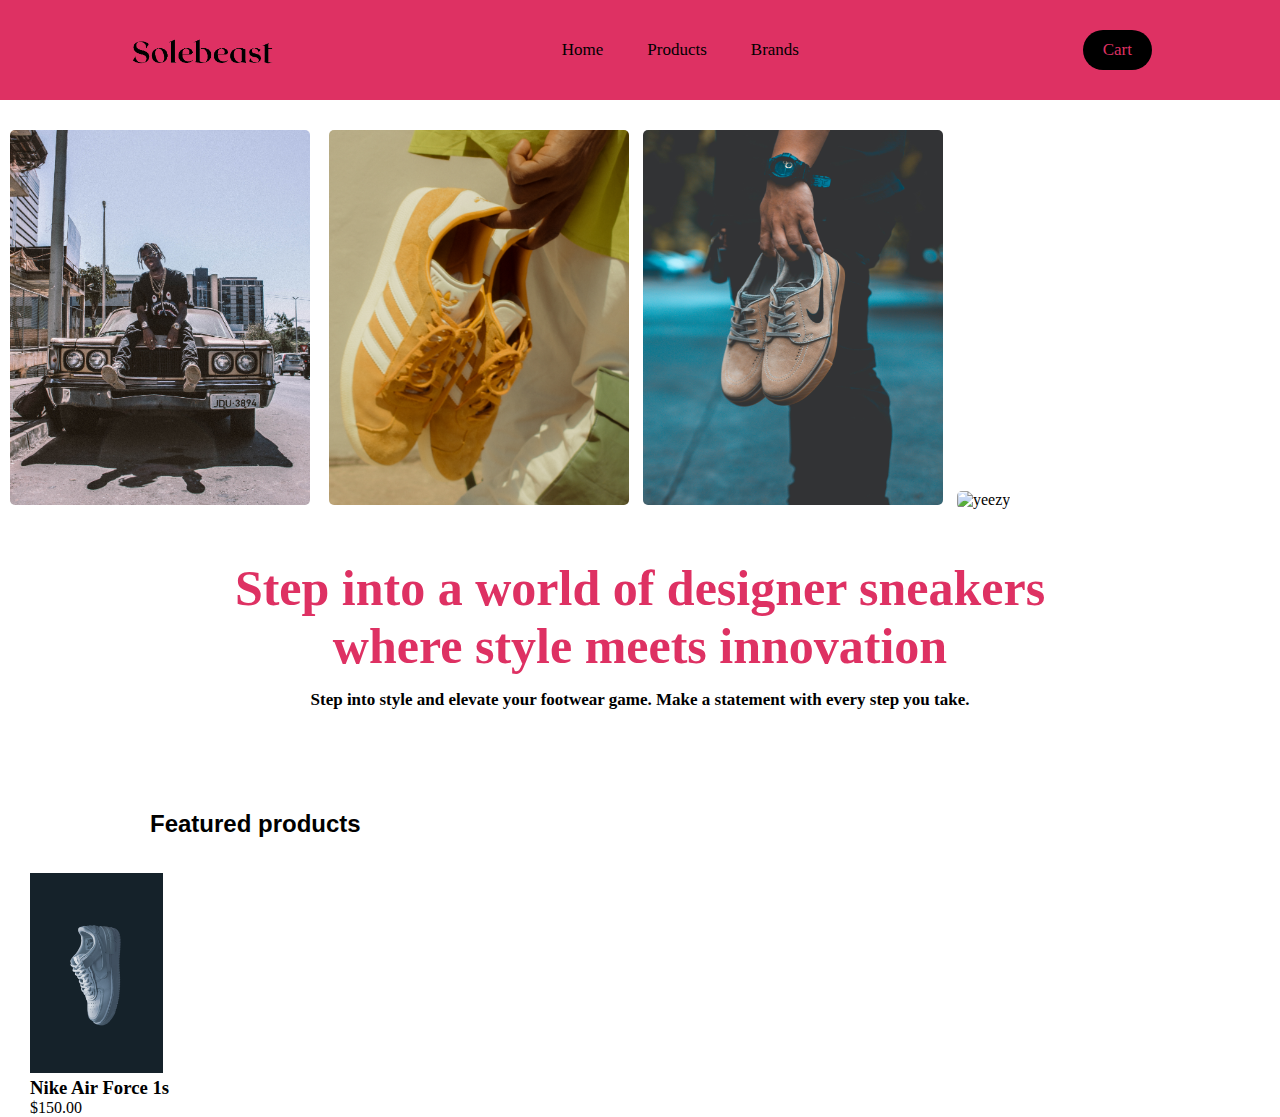
==== index.html @ a7ee5224 "index change" ====
<!DOCTYPE html>
<html lang="en">
<link rel="Stylesheet" href="style/landing-page.css">
<head>

</head>
<body>

<!--header for the page-->

<header >
    <img class="logo" src="pictures/Screenshot_2023-08-01_073633-removebg-preview.png">
<nav>
    <ul class="nav-links">
        <li><a href="">Home </a></li>
        <li><a href="">Products</a></li>
        <li><a href="">Brands</a></li>
    </ul>
</nav>
<a class="cta" href="#"><button class="cart-button">Cart</button></a>
</header>


<!-- intro page-->

<main>
    <div class="pictures">
    <img  class="bape-image" src="pictures/pexels-lucas-monteiro-1868475.jpg" alt="bape">
    <img  class="gucci-shoes" src="pictures/pexels-spikfit-aigle-&-ratel-16209130.jpg" alt="gucci">
    <img  class="nike-shoes" src="pictures/pexels-ray-piedra-1476209.jpg" alt="nike">
    <img class="yeezy-shoes" src="pictures/pexels-ankur-bagai-1280064.jpg" alt="yeezy">
    </div>
    <div class="main-page">
        <h1>Step into a world of designer sneakers <br> where style meets innovation </br> </h1>
        <p class="header1-paragraph">  Step into style and elevate your footwear game. Make a statement with every step you take.</p>
    </div>
</main>

<section>
<div class=" fetured-categories">
    <div class="small-con">
        <h2>Featured products</h2> 
        <div class="featured-products1">
            <img  class="featured-photo1" src="pictures/pexels-hamza-nouasria-12611630.jpg">
            <h3>
                Nike Air Force 1s
            </h3>
            <p>
                $150.00
            </p>
        </div>
    </div>
    
</div>

</section>








</body>
</html>
---- style/landing-page.css ----
@import url('https://fonts.googleapis.com/css2?family=Montserrat:wght@500&family=Open+Sans:ital@1&family=Roboto&display=swap');

*{
    box-sizing: border-box;
    margin: 0px;
    padding: 0px;
    
}

.logo{
    width: 150px;
    cursor: pointer;
}



li, a, button{
    font-family: Monstserrat;
    font-weight: 500px;
    font-size: 17px;
    color: black;
    text-decoration: none;
}

header {
    display: flex;
    justify-content:space-between ;
    align-items: center;
    padding: 30px 10%;
    background-color:#DE3163;
}

.nav-links{
    list-style: none;
}

.nav-links ,li{
display: inline-block;
padding: 0px 20px;
}

.nav-links li a{
  transition: all 0.3s ease 0s;
    }

.nav-links li a:hover{
    color: white;
          }

.cart-button{
    padding-left: 20px;
    padding-top: 10px;
    padding-right: 20px;
    padding-bottom: 10px;
    background-color: black;
    color: #DE3163;
    border-radius: 200px;
    border: none;
}

.cart-button:hover{
    cursor: pointer;
    color: white;
    transition: all 0.3s ease 0s;
    border: none;
}

.bape-image{
    width: 300px;
    border-radius: 5px;
    margin-left: 10px;
    margin-right: 15px;
}


.gucci-shoes{
    width: 300px;
    height: 374.97px;
    border-radius: 5px;
}
.nike-shoes{
    width: 300px;
    height: 374.97px;
    border-radius: 5px;
    margin-left: 10px;
    }

.yeezy-shoes{
    width: 306px;
    height: 374.97px;
    border-radius: 5px;
    margin-left: 10px;
}

.pictures{
    display:inline-block;
    margin-top: 30px;
}





h1{
    text-align: center;
    font-size: 50px;
    font-family:serif;
    font-weight: 400px;
    margin-top: 50px;
    color: #DE3163;
}


.header1-paragraph{
    text-align: center;
    margin-top: 15px;
    font-weight: bold;
    font-size: 17px;

}


h2{
    margin-top: 100px;
    margin-left: 120px;
    font-style: bold;
    font-family: sans-serif;
}



.featured-photo1{
    height: 200px;
    max-width: auto;
    margin-top:35px;
}

.small-con{
    margin-inline: 30px;
    margin-top: 30px;
    
    
}
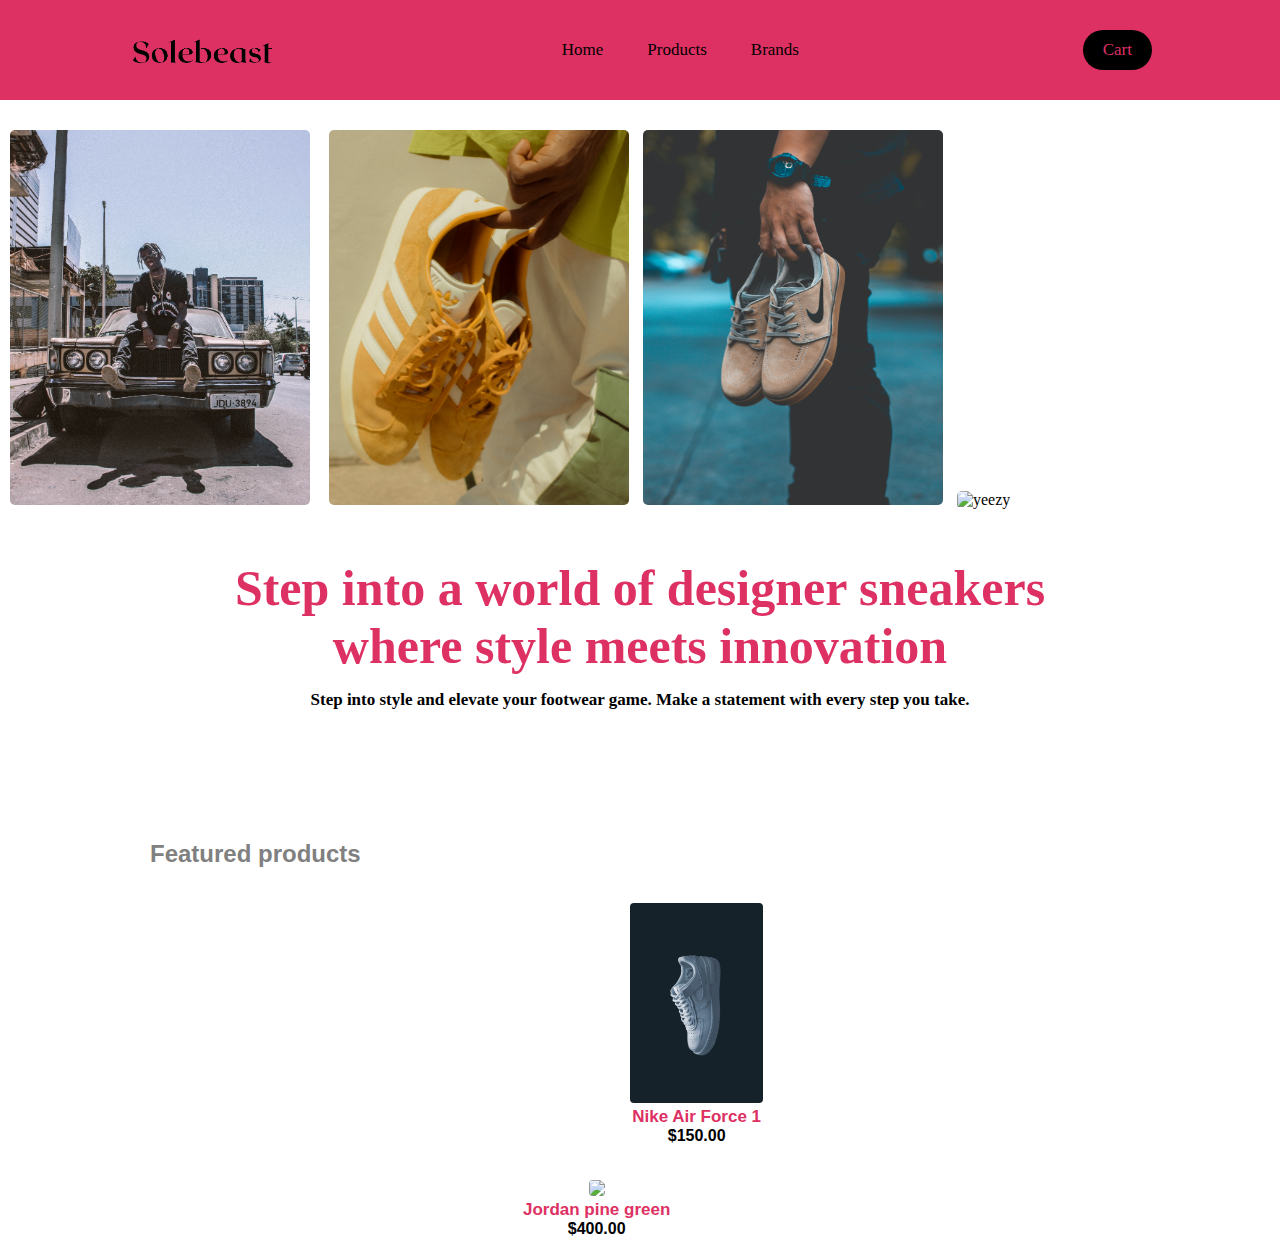
==== commit 3439e09b: "featured products" ====
--- a/index.html
+++ b/index.html
@@ -43,10 +43,19 @@
         <div class="featured-products1">
             <img  class="featured-photo1" src="pictures/pexels-hamza-nouasria-12611630.jpg">
             <h3>
-                Nike Air Force 1s
+                Nike Air Force 1
             </h3>
-            <p>
+            <p class="air-price">
                 $150.00
+            </p>
+        </div>
+        <div class="featured-products2">
+            <img  class="featured-photo2" src="pictures/pexels-deybson-mallony-5413301.jpg">
+            <h4>
+                Jordan pine green
+            </h4>
+            <p class="pine-price">
+                $400.00
             </p>
         </div>
     </div>
--- a/style/landing-page.css
+++ b/style/landing-page.css
@@ -120,24 +120,68 @@
 }
 
 
+
 h2{
     margin-top: 100px;
     margin-left: 120px;
     font-style: bold;
     font-family: sans-serif;
+    color: grey;
 }
 
-
+h3{
+    font-size: 17px;
+    color: #DE3163;
+}
 
 .featured-photo1{
     height: 200px;
-    max-width: auto;
     margin-top:35px;
+    border-radius: 4px;
 }
+
+.featured-products1{
+    margin-left: 600px;
+    font-family: sans-serif;
+    text-align: center;
+
+}
+
+h4{
+    font-size: 17px;
+    color: #DE3163;
+}
+.air-price{
+    font-size: 16px;
+    font-weight: bold;
+}
+.featured-photo2{
+    height: 200px;
+    margin-top:35px;
+    border-radius: 4px;
+}
+
+.featured-products2{
+    margin-left: 400px;
+    font-family: sans-serif;
+    text-align: center;
+
+}
+
 
 .small-con{
     margin-inline: 30px;
     margin-top: 30px;
+    display: inline-block;
     
-    
-}+}
+
+h4{
+    font-size: 17px;
+    color: #DE3163;
+}
+.pine-price{
+    font-size: 16px;
+    font-weight: bold;
+}
+
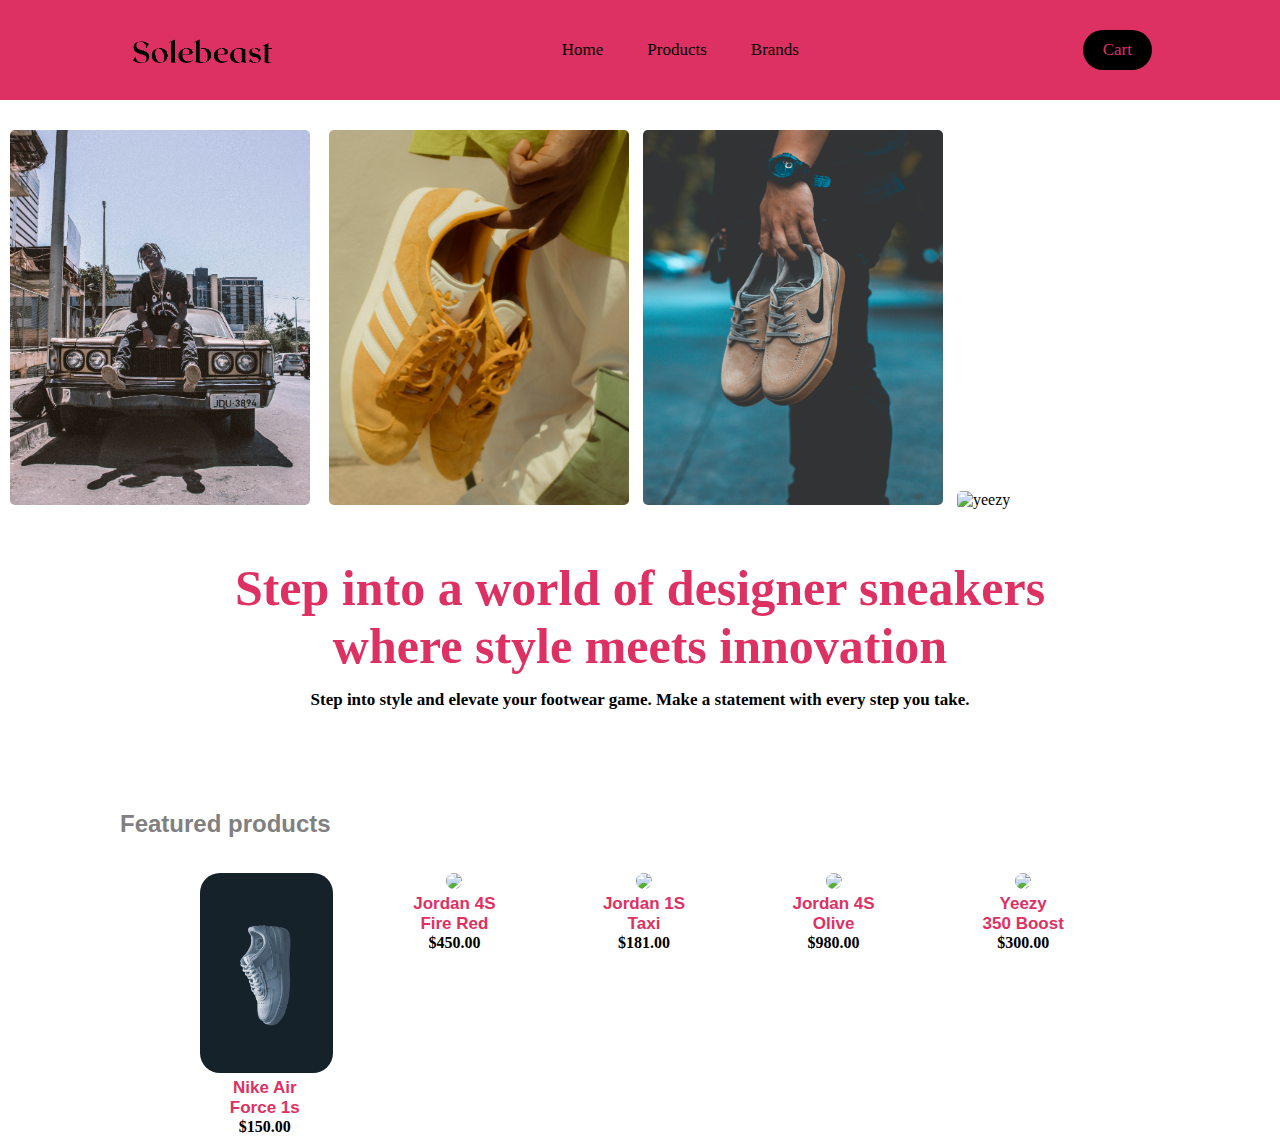
==== commit 92649ba3: "new featured section" ====
--- a/index.html
+++ b/index.html
@@ -1,69 +1,71 @@
 <!DOCTYPE html>
 <html lang="en">
-<link rel="Stylesheet" href="style/landing-page.css">
+<link rel="stylesheet" href="style/landing-page.css">
 <head>
 
 </head>
 <body>
 
-<!--header for the page-->
-
-<header >
+<header>
     <img class="logo" src="pictures/Screenshot_2023-08-01_073633-removebg-preview.png">
-<nav>
-    <ul class="nav-links">
-        <li><a href="">Home </a></li>
-        <li><a href="">Products</a></li>
-        <li><a href="">Brands</a></li>
-    </ul>
-</nav>
-<a class="cta" href="#"><button class="cart-button">Cart</button></a>
+    <nav>
+        <ul class="nav-links">
+            <li><a href="">Home</a></li>
+            <li><a href="">Products</a></li>
+            <li><a href="">Brands</a></li>
+        </ul>
+    </nav>
+    <a class="cta" href="#"><button class="cart-button">Cart</button></a>
 </header>
-
-
-<!-- intro page-->
 
 <main>
     <div class="pictures">
-    <img  class="bape-image" src="pictures/pexels-lucas-monteiro-1868475.jpg" alt="bape">
-    <img  class="gucci-shoes" src="pictures/pexels-spikfit-aigle-&-ratel-16209130.jpg" alt="gucci">
-    <img  class="nike-shoes" src="pictures/pexels-ray-piedra-1476209.jpg" alt="nike">
-    <img class="yeezy-shoes" src="pictures/pexels-ankur-bagai-1280064.jpg" alt="yeezy">
+        <img class="bape-image" src="pictures/pexels-lucas-monteiro-1868475.jpg" alt="bape">
+        <img class="gucci-shoes" src="pictures/pexels-spikfit-aigle-&-ratel-16209130.jpg" alt="gucci">
+        <img class="nike-shoes" src="pictures/pexels-ray-piedra-1476209.jpg" alt="nike">
+        <img class="yeezy-shoes" src="pictures/pexels-ankur-bagai-1280064.jpg" alt="yeezy">
     </div>
     <div class="main-page">
-        <h1>Step into a world of designer sneakers <br> where style meets innovation </br> </h1>
-        <p class="header1-paragraph">  Step into style and elevate your footwear game. Make a statement with every step you take.</p>
+        <h1>Step into a world of designer sneakers <br> where style meets innovation </h1>
+        <p class="header1-paragraph">Step into style and elevate your footwear game. Make a statement with every step you take.</p>
     </div>
 </main>
-
+<h2>Featured products</h2>
 <section>
-<div class=" fetured-categories">
-    <div class="small-con">
-        <h2>Featured products</h2> 
-        <div class="featured-products1">
-            <img  class="featured-photo1" src="pictures/pexels-hamza-nouasria-12611630.jpg">
-            <h3>
-                Nike Air Force 1
-            </h3>
-            <p class="air-price">
-                $150.00
-            </p>
-        </div>
-        <div class="featured-products2">
-            <img  class="featured-photo2" src="pictures/pexels-deybson-mallony-5413301.jpg">
-            <h4>
-                Jordan pine green
-            </h4>
-            <p class="pine-price">
-                $400.00
-            </p>
-        </div>
-    </div>
-    
-</div>
-
+ <a href="">
+    <div class="featured-products-container">
+            <div class="featured-products">
+                <img class="featured-photo" src="pictures/pexels-hamza-nouasria-12611630.jpg">
+                <h3>Nike Air <br>Force 1s</br> </h3>
+                <p class="shoe-prices">$150.00</p>
+            </div>
+            <div class="featured-products">
+                <img class="featured-photo" src="pictures/pexels-mark-joey-balani-15298945.jpg">
+                <h3>Jordan 4S <br>Fire Red</br></h3>
+                <p class="shoe-prices">$450.00</p>
+            </div>
+            <div class="featured-products">
+                <img class="featured-photo" src="pictures/pexels-shyam-mishra-13457488.jpg">
+                <h3>Jordan 1S <br>Taxi </br> </h3>
+                <p class="shoe-prices">$181.00</p>
+            </div>
+            <div class="featured-products">
+                <img class="featured-photo" src="pictures/pexels-saad-alawi-9986259.jpg">
+                <h3>Jordan 4S <br>Olive</br></h3>
+                <p class="shoe-prices">$980.00</p>
+            </div>
+            <div class="featured-products">
+                <img class="featured-photo" src="pictures/pexels-arthur-ogleznev-1102776 (1).jpg">
+                <h3>Yeezy <br> 350 Boost</h3>
+                <p class="shoe-prices">$300.00</p>
+            </div>
+         </div>
+        </a>
 </section>
 
+<div class="footer">
+
+</div>
 
 
 
--- a/style/landing-page.css
+++ b/style/landing-page.css
@@ -97,10 +97,6 @@
     margin-top: 30px;
 }
 
-
-
-
-
 h1{
     text-align: center;
     font-size: 50px;
@@ -119,8 +115,6 @@
 
 }
 
-
-
 h2{
     margin-top: 100px;
     margin-left: 120px;
@@ -134,54 +128,41 @@
     color: #DE3163;
 }
 
-.featured-photo1{
-    height: 200px;
-    margin-top:35px;
-    border-radius: 4px;
-}
-
-.featured-products1{
-    margin-left: 600px;
-    font-family: sans-serif;
-    text-align: center;
-
-}
-
 h4{
     font-size: 17px;
     color: #DE3163;
 }
-.air-price{
-    font-size: 16px;
-    font-weight: bold;
+
+.featured-products-container{
+    display: grid;
+    grid-template-columns: 12% 12% 12% 12% 12%;
+    gap: 60px;
+    margin-left: 200px;
 }
-.featured-photo2{
+
+.featured-photo{
     height: 200px;
     margin-top:35px;
-    border-radius: 4px;
-}
-
-.featured-products2{
-    margin-left: 400px;
-    font-family: sans-serif;
-    text-align: center;
-
+    border-radius: 20px;
 }
 
 
-.small-con{
-    margin-inline: 30px;
-    margin-top: 30px;
-    display: inline-block;
-    
+
+.featured-products{
+    font-family: sans-serif;
+    text-align: center;
+    cursor: pointer;
 }
 
-h4{
-    font-size: 17px;
-    color: #DE3163;
+.featured-products:hover{
+    transform: translateY(-5px);
 }
-.pine-price{
+
+
+
+.shoe-prices{
     font-size: 16px;
+    font-family: serif;
     font-weight: bold;
 }
 
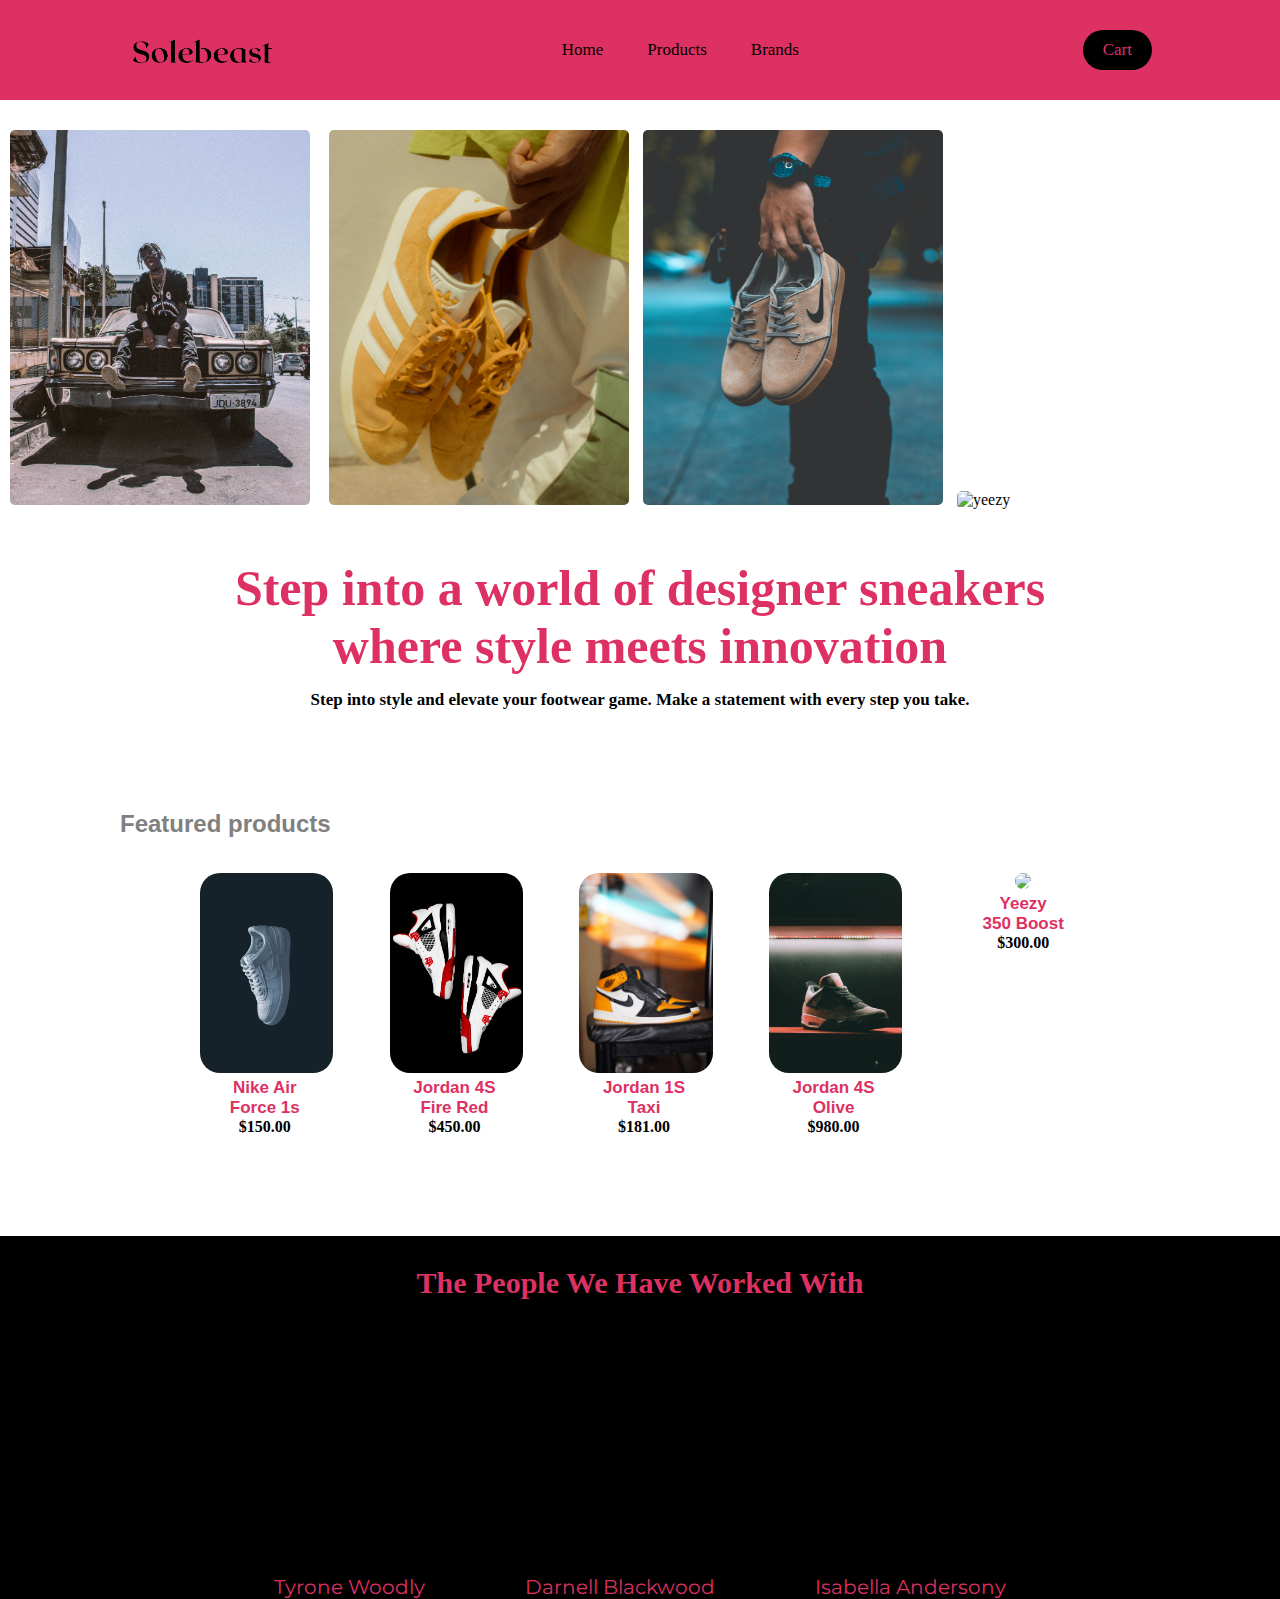
==== commit c320f33f: "adding the people we worked for" ====
--- a/index.html
+++ b/index.html
@@ -5,6 +5,8 @@
 
 </head>
 <body>
+
+<!-- The Header-->
 
 <header>
     <img class="logo" src="pictures/Screenshot_2023-08-01_073633-removebg-preview.png">
@@ -18,6 +20,8 @@
     <a class="cta" href="#"><button class="cart-button">Cart</button></a>
 </header>
 
+<!-- The Opening screeen-->
+
 <main>
     <div class="pictures">
         <img class="bape-image" src="pictures/pexels-lucas-monteiro-1868475.jpg" alt="bape">
@@ -30,6 +34,9 @@
         <p class="header1-paragraph">Step into style and elevate your footwear game. Make a statement with every step you take.</p>
     </div>
 </main>
+
+
+<!-- The featured products-->
 <h2>Featured products</h2>
 <section>
  <a href="">
@@ -63,9 +70,26 @@
         </a>
 </section>
 
-<div class="footer">
 
-</div>
+<!-- The footer-->
+
+<footer>
+    <h5> The People We Have Worked With</h5>
+    <div class="footer-container">
+        <div class="people-worked">
+            <img class="people-photo" src="pictures/cool-fm-96-9-jgSMz2ZLisU-unsplash.jpg" alt="">
+            <p class="name">Tyrone Woodly</p>
+        </div>
+        <div class="people-worked">
+            <img class="people-photo" src="pictures/aneesh-mandava-rEKHGAMCbxs-unsplash.jpg" alt="">
+            <p class="name">Darnell Blackwood</p>
+        </div>
+        <div class="people-worked">
+            <img class="people-photo" src="pictures/sule-makaroglu-kLdoCa9mGwA-unsplash.jpg" alt="">
+            <p class="name">Isabella Andersony</p>
+        </div>
+    </div>
+</footer>
 
 
 
--- a/style/landing-page.css
+++ b/style/landing-page.css
@@ -1,4 +1,8 @@
 @import url('https://fonts.googleapis.com/css2?family=Montserrat:wght@500&family=Open+Sans:ital@1&family=Roboto&display=swap');
+
+
+
+/**navabar**/
 
 *{
     box-sizing: border-box;
@@ -11,8 +15,6 @@
     width: 150px;
     cursor: pointer;
 }
-
-
 
 li, a, button{
     font-family: Monstserrat;
@@ -115,6 +117,11 @@
 
 }
 
+
+
+/** The featured Products**/
+
+
 h2{
     margin-top: 100px;
     margin-left: 120px;
@@ -146,8 +153,6 @@
     border-radius: 20px;
 }
 
-
-
 .featured-products{
     font-family: sans-serif;
     text-align: center;
@@ -157,8 +162,6 @@
 .featured-products:hover{
     transform: translateY(-5px);
 }
-
-
 
 .shoe-prices{
     font-size: 16px;
@@ -166,3 +169,54 @@
     font-weight: bold;
 }
 
+
+
+/**The footer**/
+
+
+.people-photo{
+    height: 200px;
+    border-radius: 360px;
+}
+
+footer{
+    margin-top: 100px;
+    background-color: black;
+}
+
+.people-worked{
+        display: flex;
+        flex-direction: column;
+        align-items: center;
+        justify-content: center;
+        transition: transform 0.3s ease;
+        
+}
+
+.people-worked:hover{
+    transform: scale(0.9);
+    cursor: pointer;
+}
+
+.footer-container {
+    display: flex;
+    justify-content: center;
+    align-items: center;
+    gap: 100px;
+}
+
+h5{
+    text-align: center;
+    color: #DE3163;
+    font-size: 30px;
+    padding-top: 30px;
+    margin-bottom: 60px;
+}
+
+.name{
+    font-size: 20px;
+    color: #DE3163;
+    text-align: center;
+    margin-top: 15px;
+    font-family: Montserrat;
+}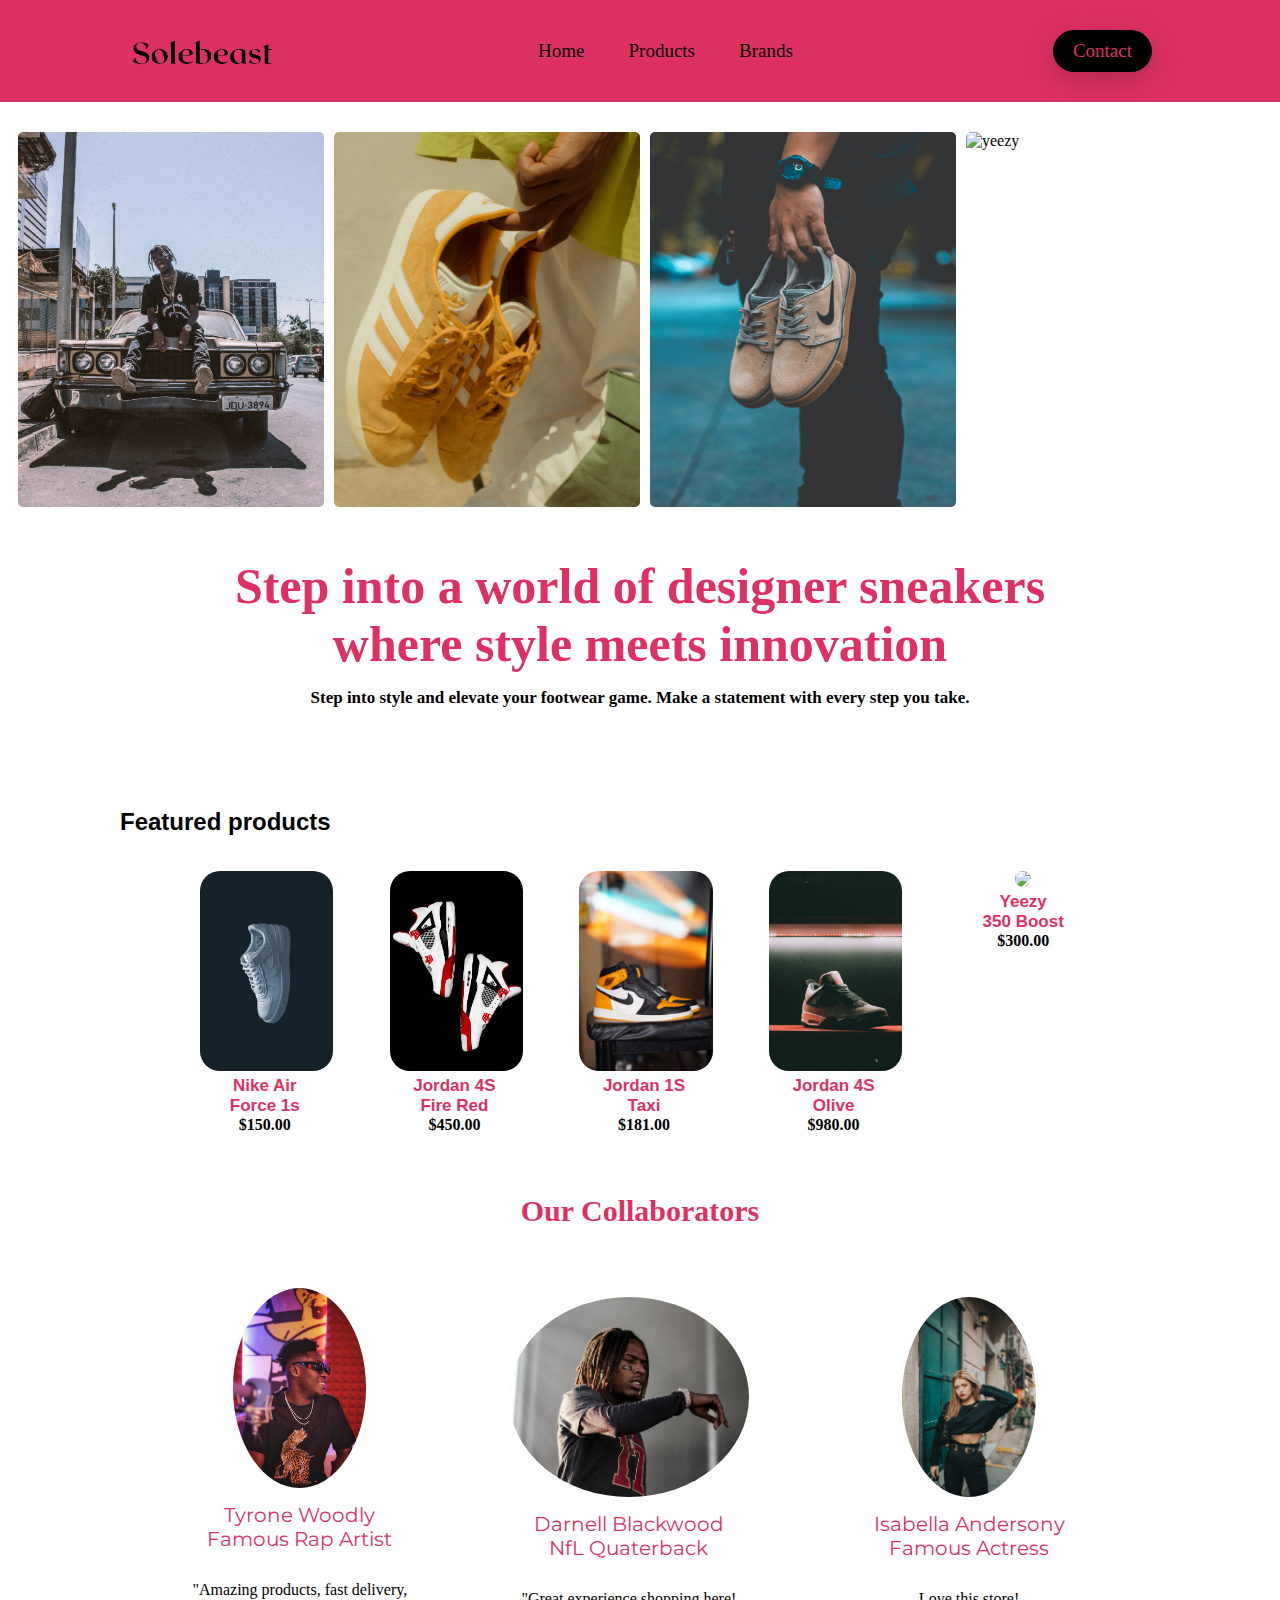
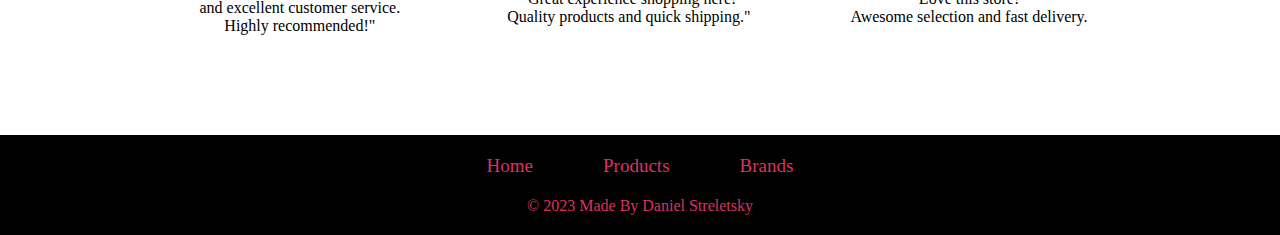
==== commit f1967d85: "Brand Page pictures" ====
--- a/index.html
+++ b/index.html
@@ -12,22 +12,22 @@
     <img class="logo" src="pictures/Screenshot_2023-08-01_073633-removebg-preview.png">
     <nav>
         <ul class="nav-links">
-            <li><a href="">Home</a></li>
-            <li><a href="">Products</a></li>
-            <li><a href="">Brands</a></li>
+            <li><a href="index.html">Home</a></li>
+            <li><a href="products.html">Products</a></li>
+            <li><a href="brand.html">Brands</a></li>
         </ul>
     </nav>
-    <a class="cta" href="#"><button class="cart-button">Cart</button></a>
+    <a class="cta" href="#"><button class="contact-button">Contact</button></a>
 </header>
 
 <!-- The Opening screeen-->
 
 <main>
     <div class="pictures">
-        <img class="bape-image" src="pictures/pexels-lucas-monteiro-1868475.jpg" alt="bape">
-        <img class="gucci-shoes" src="pictures/pexels-spikfit-aigle-&-ratel-16209130.jpg" alt="gucci">
-        <img class="nike-shoes" src="pictures/pexels-ray-piedra-1476209.jpg" alt="nike">
-        <img class="yeezy-shoes" src="pictures/pexels-ankur-bagai-1280064.jpg" alt="yeezy">
+        <img class="pictures-shoes" src="pictures/pexels-lucas-monteiro-1868475.jpg" alt="bape">
+        <img class="pictures-shoes" src="pictures/pexels-spikfit-aigle-&-ratel-16209130.jpg" alt="gucci">
+        <img class="pictures-shoes" src="pictures/pexels-ray-piedra-1476209.jpg" alt="nike">
+        <img class="pictures-shoes" src="pictures/pexels-ankur-bagai-1280064.jpg" alt="yeezy">
     </div>
     <div class="main-page">
         <h1>Step into a world of designer sneakers <br> where style meets innovation </h1>
@@ -38,7 +38,6 @@
 
 <!-- The featured products-->
 <h2>Featured products</h2>
-<section>
  <a href="">
     <div class="featured-products-container">
             <div class="featured-products">
@@ -68,28 +67,45 @@
             </div>
          </div>
         </a>
-</section>
+
 
 
 <!-- The footer-->
 
-<footer>
-    <h5> The People We Have Worked With</h5>
-    <div class="footer-container">
-        <div class="people-worked">
-            <img class="people-photo" src="pictures/cool-fm-96-9-jgSMz2ZLisU-unsplash.jpg" alt="">
-            <p class="name">Tyrone Woodly</p>
+    <footer>
+        <h5>Our Collaborators</h5>
+        <div class="section-container">
+            <div class="people-worked">
+                <img class="people-photo" src="pictures/cool-fm-96-9-jgSMz2ZLisU-unsplash.jpg" alt="Photo of Tyrone Woodly">
+                <p class="name">Tyrone Woodly <br>Famous Rap Artist</p>
+                <p class="reviews">"Amazing products, fast delivery,  <br>and excellent customer service. <br> Highly recommended!"</p>
+            </div>
+            <div class="people-worked">
+                <img class="people-photo" src="pictures/aneesh-mandava-rEKHGAMCbxs-unsplash.jpg" alt="Photo of Darnell Blackwood">
+                <p class="name">Darnell Blackwood  <br>NfL Quaterback</p>
+                <p class="reviews">"Great experience shopping here! <br> Quality products and quick shipping."</p>
+            </div>
+            <div class="people-worked">
+                <img class="people-photo" src="pictures/sule-makaroglu-kLdoCa9mGwA-unsplash.jpg" alt="Photo of Isabella Andersony">
+                <p class="name">Isabella Andersony  <br>Famous Actress</p>
+                <p class="reviews">Love this store! <br> Awesome selection and fast delivery.</p>
+            </div>
         </div>
-        <div class="people-worked">
-            <img class="people-photo" src="pictures/aneesh-mandava-rEKHGAMCbxs-unsplash.jpg" alt="">
-            <p class="name">Darnell Blackwood</p>
+        <div class="footer-container">
+            <div class="footer-nav">
+                <ul class="links-style">
+                    <li><a href="index.html">Home</a></li>
+                    <li><a href="products.html">Products</a></li>
+                    <li><a href="brand.html">Brands</a></li>
+                </ul>
+            </div>
+            <div class="footer-bottom">
+                <p>&copy; 2023 Made By Daniel Streletsky</p>
+            </div>
         </div>
-        <div class="people-worked">
-            <img class="people-photo" src="pictures/sule-makaroglu-kLdoCa9mGwA-unsplash.jpg" alt="">
-            <p class="name">Isabella Andersony</p>
-        </div>
-    </div>
-</footer>
+    </footer>
+
+
 
 
 
--- a/style/landing-page.css
+++ b/style/landing-page.css
@@ -19,7 +19,7 @@
 li, a, button{
     font-family: Monstserrat;
     font-weight: 500px;
-    font-size: 17px;
+    font-size: 19px;
     color: black;
     text-decoration: none;
 }
@@ -49,7 +49,7 @@
     color: white;
           }
 
-.cart-button{
+.contact-button{
     padding-left: 20px;
     padding-top: 10px;
     padding-right: 20px;
@@ -58,36 +58,18 @@
     color: #DE3163;
     border-radius: 200px;
     border: none;
-}
-
-.cart-button:hover{
+    box-shadow: 0px 8px 30px rgba(0, 0, 0, 0.2); 
+}
+
+.contact-button:hover{
     cursor: pointer;
     color: white;
     transition: all 0.3s ease 0s;
     border: none;
-}
-
-.bape-image{
-    width: 300px;
-    border-radius: 5px;
-    margin-left: 10px;
-    margin-right: 15px;
-}
-
-
-.gucci-shoes{
-    width: 300px;
-    height: 374.97px;
-    border-radius: 5px;
-}
-.nike-shoes{
-    width: 300px;
-    height: 374.97px;
-    border-radius: 5px;
-    margin-left: 10px;
-    }
-
-.yeezy-shoes{
+    box-shadow: 0px 8px 16px rgba(0, 0, 0, 0.2); 
+}
+
+.pictures-shoes{
     width: 306px;
     height: 374.97px;
     border-radius: 5px;
@@ -95,7 +77,9 @@
 }
 
 .pictures{
-    display:inline-block;
+    display:flex;
+    justify-content: center;
+    align-items: center;
     margin-top: 30px;
 }
 
@@ -127,7 +111,7 @@
     margin-left: 120px;
     font-style: bold;
     font-family: sans-serif;
-    color: grey;
+    color: black;
 }
 
 h3{
@@ -151,16 +135,17 @@
     height: 200px;
     margin-top:35px;
     border-radius: 20px;
+    max-width: 133.33px;
+    cursor: pointer;
 }
 
 .featured-products{
     font-family: sans-serif;
     text-align: center;
-    cursor: pointer;
 }
 
 .featured-products:hover{
-    transform: translateY(-5px);
+    transform: translateY(-20px);
 }
 
 .shoe-prices{
@@ -174,49 +159,132 @@
 /**The footer**/
 
 
-.people-photo{
+.section-container {
+    display: flex;
+    justify-content: center;
+    align-items: center;
+    gap: 100px;
+    margin-bottom: 100px;
+}
+
+.people-worked {
+    display: flex;
+    flex-direction: column;
+    align-items: center;
+    justify-content: center;
+    transition: transform 0.3s ease;
+    cursor: pointer;
+}
+
+
+
+.reviews{
+    text-align: center;
+    margin-top: 30px;
+    color: black;
+    font-weight: 500;
+}
+
+
+
+.people-photo {
     height: 200px;
-    border-radius: 360px;
-}
-
-footer{
+    border-radius: 50%; 
+}
+
+.people-worked:hover {
+    transform: scale(0.9);
+}
+
+.name {
+    font-size: 20px;
+    color: #DE3163;
+    text-align: center;
+    margin-top: 15px;
+    font-family: Montserrat, sans-serif;
+}
+
+h5 {
+    text-align: center;
+    color: #DE3163;
+    font-size: 30px;
+    margin-top: 60px;
+    margin-bottom: 60px;
+}
+
+
+
+.footerbrand-container {
+    background-color: black;
+    padding: 20px 0;
+    text-align: center;
+    margin-top: 60px;
+}
+
+
+.footer-container {
+    background-color: black;
+    padding: 20px 0;
+    text-align: center;
+}
+
+.footer-nav ul {
+    list-style-type: none;
+    margin: 0;
+    padding: 0;
+    display: flex;
+    justify-content: center;
+}
+
+.footer-nav ul li {
+    margin: 0 15px;
+    transition: all 0.3s ease 0s;
+}
+
+.footer-nav ul li:hover{
+    color: white;
+
+}
+
+
+.links-style li a {
+    color: #DE3163;
+    text-decoration: none;
+}
+
+
+.footer-bottom {
+    margin-top: 20px;
+    color: #DE3163;
+}
+
+.shop-buyers {
     margin-top: 100px;
     background-color: black;
 }
 
-.people-worked{
-        display: flex;
-        flex-direction: column;
-        align-items: center;
-        justify-content: center;
-        transition: transform 0.3s ease;
-        
-}
-
-.people-worked:hover{
-    transform: scale(0.9);
-    cursor: pointer;
-}
-
-.footer-container {
-    display: flex;
-    justify-content: center;
-    align-items: center;
-    gap: 100px;
-}
-
-h5{
-    text-align: center;
-    color: #DE3163;
-    font-size: 30px;
-    padding-top: 30px;
-    margin-bottom: 60px;
-}
-
-.name{
-    font-size: 20px;
-    color: #DE3163;
-    text-align: center;
-    margin-top: 15px;
-    font-family: Montserrat;
+/* Brand Page */
+
+.brand-container {
+    display: flex;
+    flex-wrap: wrap;
+    align-items: center;
+    justify-content: center;
+    gap: 50px;
+    margin-top: 60px;
+    margin-left: 30px;
+}
+
+.brand-photo {
+    flex: 0 0 calc(33.33% - 20px);
+    height: 200px;
+    border-radius: 20px;
+    object-fit: cover;
+    transition: transform 0.3s ease-in-out, box-shadow 0.3s ease-in-out;
+    box-shadow: 0px 4px 8px rgba(0, 0, 0, 0.1);
+}
+
+.brand-photo:hover {
+    transform: scale(1.2);
+    box-shadow: 0px 8px 16px rgba(0, 0, 0, 0.2); 
 }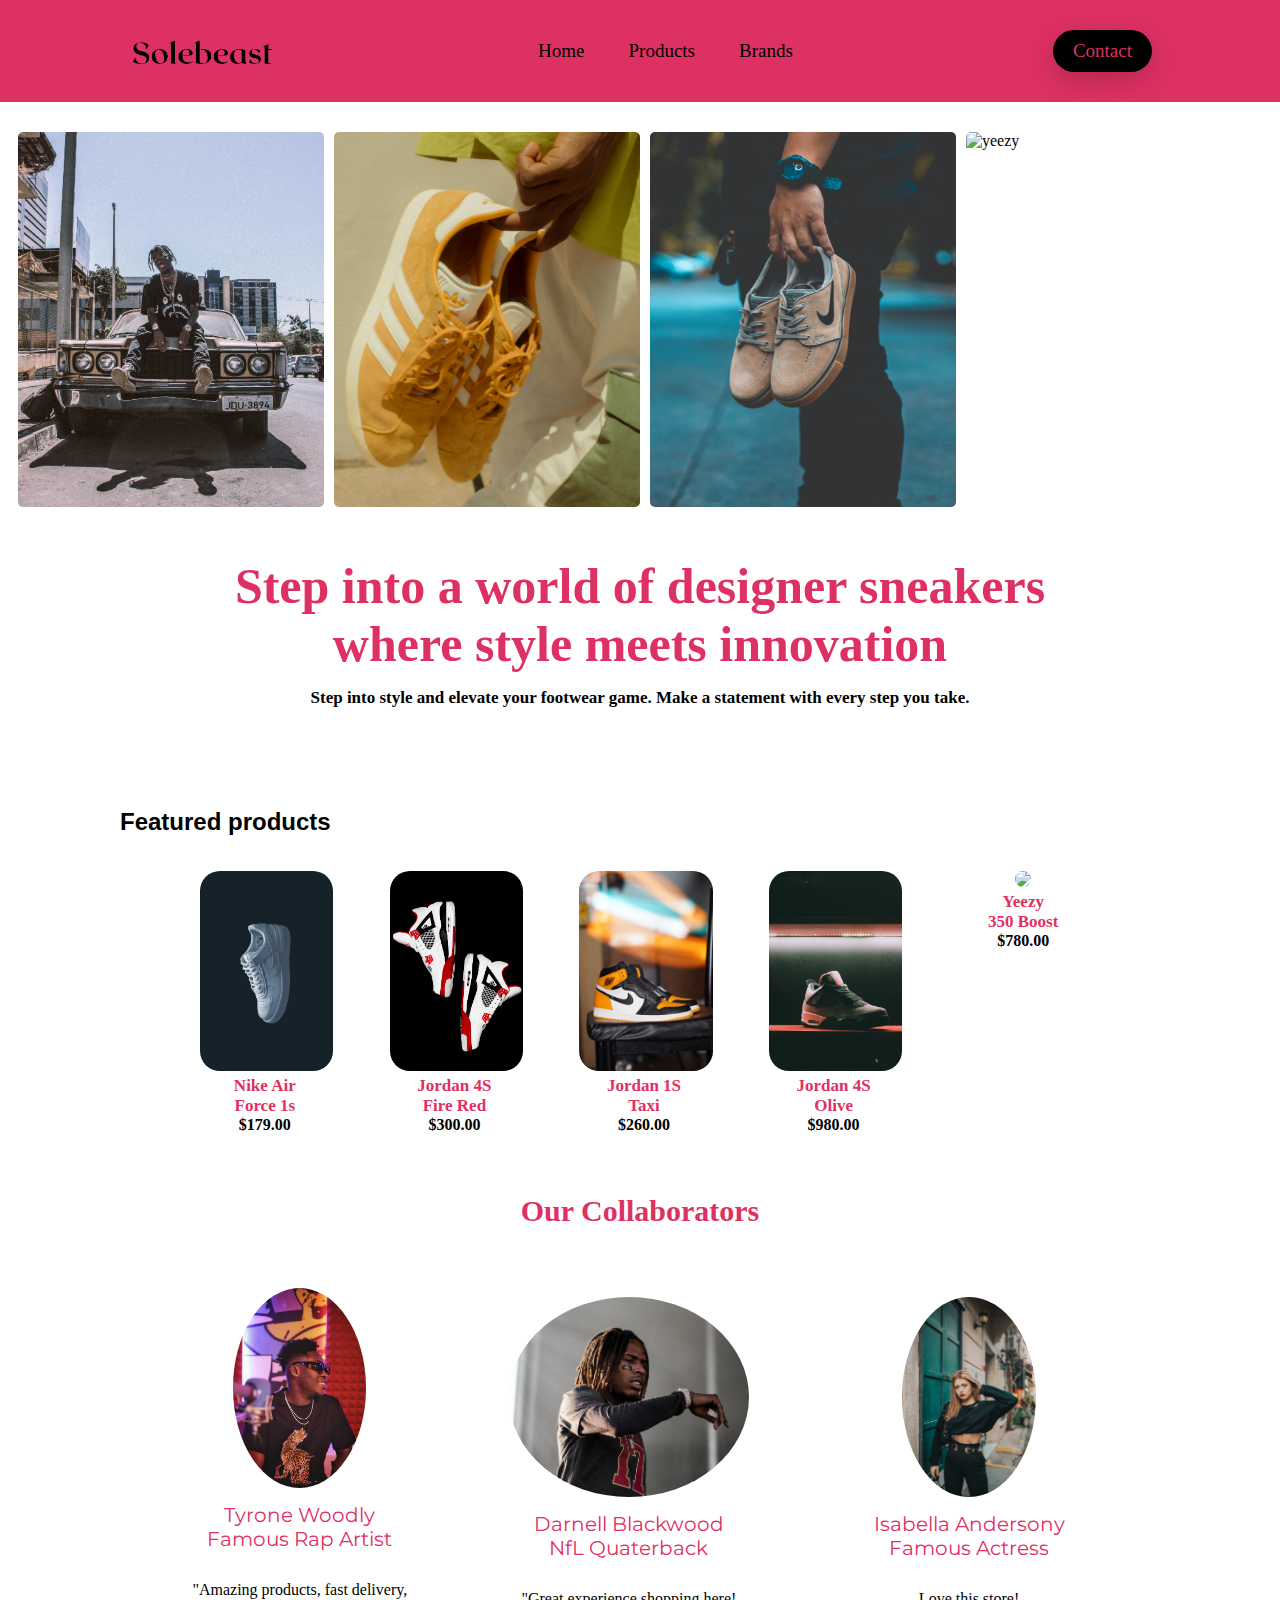
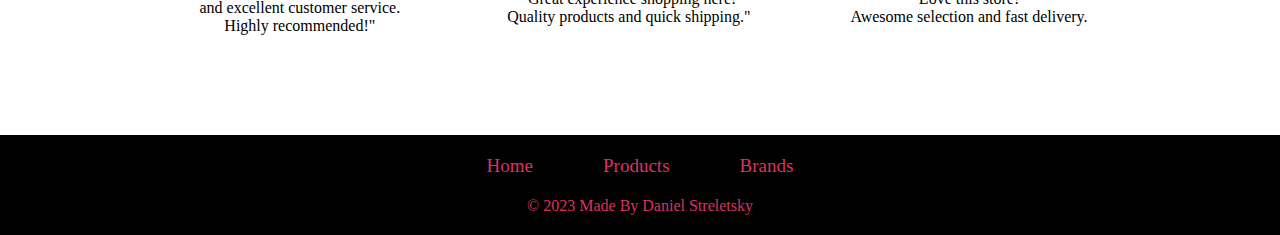
==== commit 67ab1a22: "Added the button section" ====
--- a/index.html
+++ b/index.html
@@ -17,7 +17,7 @@
             <li><a href="brand.html">Brands</a></li>
         </ul>
     </nav>
-    <a class="cta" href="#"><button class="contact-button">Contact</button></a>
+    <a class="cta" href="button.html"><button class="contact-button">Contact</button></a>
 </header>
 
 <!-- The Opening screeen-->
@@ -38,35 +38,43 @@
 
 <!-- The featured products-->
 <h2>Featured products</h2>
- <a href="">
     <div class="featured-products-container">
             <div class="featured-products">
-                <img class="featured-photo" src="pictures/pexels-hamza-nouasria-12611630.jpg">
-                <h3>Nike Air <br>Force 1s</br> </h3>
-                <p class="shoe-prices">$150.00</p>
+                <a href="https://bit.ly/445jLu6">
+                    <img class="featured-photo" src="pictures/pexels-hamza-nouasria-12611630.jpg" alt="Nike Air Force 1">
+                    <h3>Nike Air <br>Force 1s</h3>
+                    <p class="shoe-prices">$179.00</p>
+                </a>
             </div>
             <div class="featured-products">
+                <a href="https://www.nike.com/nz/launch/t/air-jordan-4-fire-red1">
                 <img class="featured-photo" src="pictures/pexels-mark-joey-balani-15298945.jpg">
                 <h3>Jordan 4S <br>Fire Red</br></h3>
-                <p class="shoe-prices">$450.00</p>
+                <p class="shoe-prices">$300.00</p>
+            </a>
             </div>
             <div class="featured-products">
+            <a href="https://launch.footlocker.co.nz/en-US/launch/mens-air-jordan-1-retro-high-og-taxi-nz/">
                 <img class="featured-photo" src="pictures/pexels-shyam-mishra-13457488.jpg">
                 <h3>Jordan 1S <br>Taxi </br> </h3>
-                <p class="shoe-prices">$181.00</p>
+                <p class="shoe-prices">$260.00</p>
+            </a>
             </div>
             <div class="featured-products">
+                <a href="https://bit.ly/47wf7bi">
                 <img class="featured-photo" src="pictures/pexels-saad-alawi-9986259.jpg">
                 <h3>Jordan 4S <br>Olive</br></h3>
                 <p class="shoe-prices">$980.00</p>
+            </a>
             </div>
             <div class="featured-products">
+            <a href="https://www.priorstoreofficial.com/collections/yeezy-350/products/adidas-yeezy-boost-350-v2-beluga-reflective?variant=40213374894135">
                 <img class="featured-photo" src="pictures/pexels-arthur-ogleznev-1102776 (1).jpg">
                 <h3>Yeezy <br> 350 Boost</h3>
-                <p class="shoe-prices">$300.00</p>
+                <p class="shoe-prices">$780.00</p>
+            </a>
             </div>
          </div>
-        </a>
 
 
 
--- a/style/landing-page.css
+++ b/style/landing-page.css
@@ -173,7 +173,6 @@
     align-items: center;
     justify-content: center;
     transition: transform 0.3s ease;
-    cursor: pointer;
 }
 
 
@@ -287,4 +286,87 @@
 .brand-photo:hover {
     transform: scale(1.2);
     box-shadow: 0px 8px 16px rgba(0, 0, 0, 0.2); 
-}+}
+
+/* Contact Page */
+h6{
+    font-size: 30px;
+    font-family: Montserrat, sans-serif;
+    text-align: center;
+    margin-bottom: 40px;
+    
+}
+
+
+.contact-container{
+    width: 400px;
+    padding: 50px;
+    margin-left: 450px;
+    border: 5px solid #DE3163;
+    border-radius: 10px;
+    margin-top: 70px;
+    margin-bottom: 70px;
+}
+
+.contact-name{
+    width: 300px;
+    padding-top: 10px;
+    padding-bottom: 10px;
+    padding-left: 15px;
+    padding-right: 15px;
+    border-color: black;
+    font-size: 16px;
+    border-radius: 20px;
+
+}
+
+.contact-email{
+    width: 300px;
+    padding-top: 10px;
+    padding-bottom: 10px;
+    padding-left: 15px;
+    padding-right: 15px;
+    border-color: black;
+    font-size: 16px;
+    margin-top: 20px;
+    border-radius: 20px;
+}
+
+
+.contact-container {
+    text-align: center; 
+}
+
+.button-container {
+    margin-top: 20px; 
+}
+
+.submit-button {
+    border: none;
+    padding: 15px 20px;
+    background: black;
+    cursor: pointer;
+    font-size: inherit;
+    margin-top: 20px;
+    border-radius: 30px;
+}
+
+.submit-button a {
+    color: #DE3163;
+    text-decoration: none;
+
+}
+
+
+.submit-button a:hover {
+  color: white;  
+  transition: all 0.3s ease 0s;
+}
+
+
+.submit-button:hover {
+    transform: scale(1.05);
+    transition: transform 0.3s ease-in-out, box-shadow 0.3s ease-in-out;
+  
+}
+
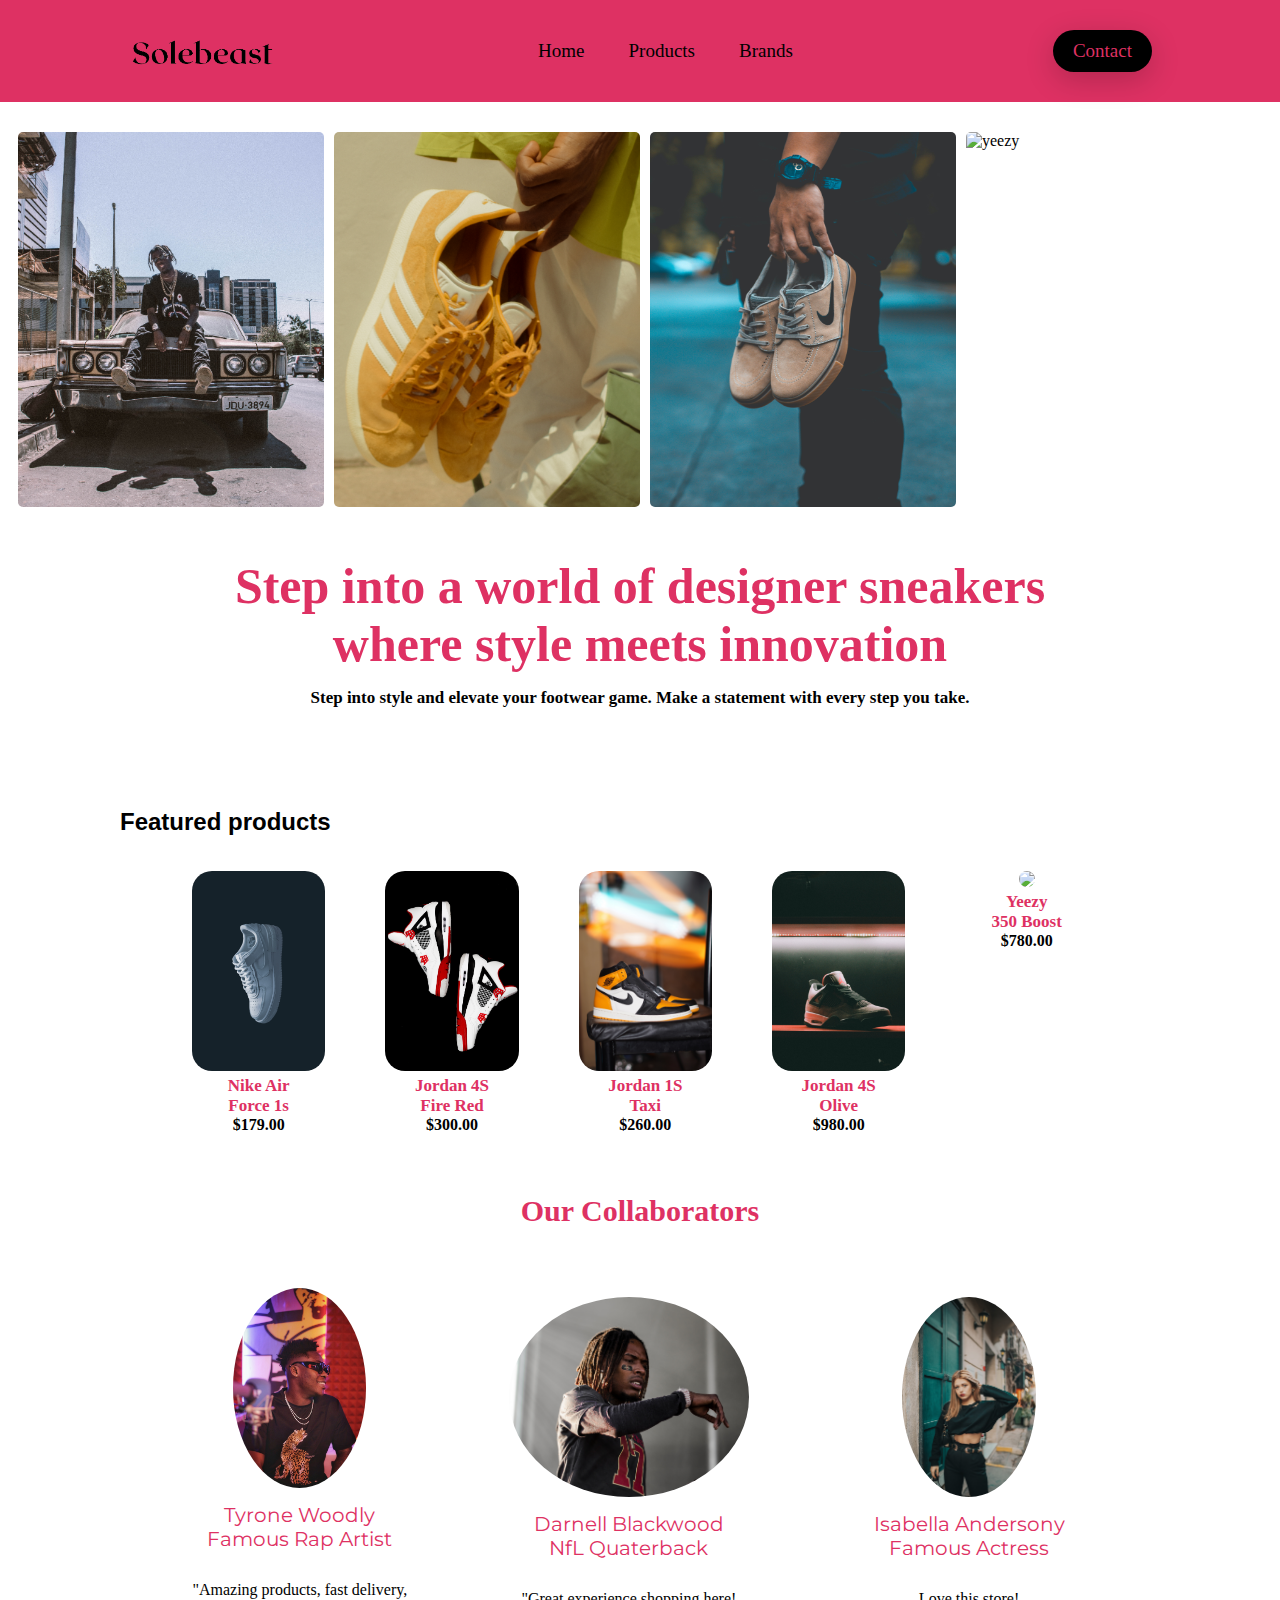
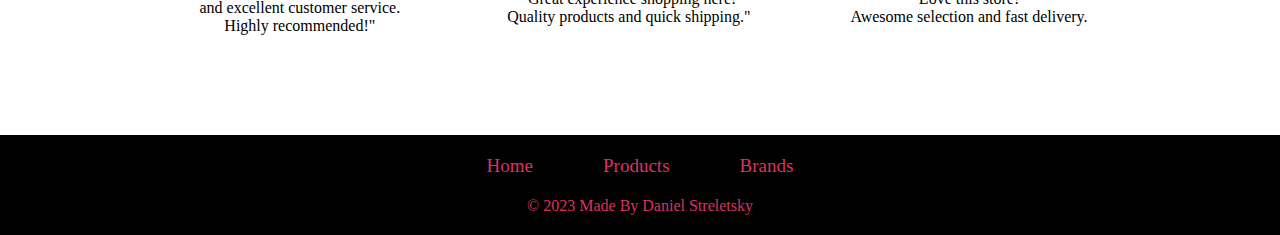
==== commit 9d465e30: "added new media page for response" ====
--- a/index.html
+++ b/index.html
@@ -112,14 +112,5 @@
             </div>
         </div>
     </footer>
-
-
-
-
-
-
-
-
-
 </body>
 </html>--- a/style/landing-page.css
+++ b/style/landing-page.css
@@ -10,6 +10,61 @@
     padding: 0px;
     
 }
+@media screen and (max-width: 768px) {
+    header {
+        padding: 20px 5%;
+    }
+
+    .logo {
+        max-width: 100%;
+        height: auto;
+    }
+
+    .nav-links, .cta {
+        flex-basis: 100%;
+        text-align: center;
+        margin-top: 10px;
+    }
+
+    .main-page {
+        text-align: center;
+        margin-top: 30px;
+    }
+
+    .pictures {
+        flex-wrap: wrap;
+        justify-content: center;
+        gap: 10px;
+        margin-top: 20px;
+    }
+
+    .pictures-shoes {
+        width: 100%;
+        max-width: 300px;
+        height: auto;
+    }
+
+    .featured-products-container {
+        grid-template-columns: 1fr 1fr;
+    }
+
+    .featured-photo {
+        max-width: 100%;
+    }
+
+    .footer-nav ul {
+        flex-direction: row;
+        justify-content: center;
+    }
+
+    .footer-nav ul li {
+        margin: 0 10px;
+    }
+}
+
+
+
+
 
 .logo{
     width: 150px;
@@ -126,9 +181,10 @@
 
 .featured-products-container{
     display: grid;
-    grid-template-columns: 12% 12% 12% 12% 12%;
+    grid-template-columns: 1fr 1fr 1fr 1fr 1fr;
     gap: 60px;
-    margin-left: 200px;
+    margin: auto;
+    width: 70%;
 }
 
 .featured-photo{
@@ -218,6 +274,7 @@
     padding: 20px 0;
     text-align: center;
     margin-top: 60px;
+    align-items: center;
 }
 
 
@@ -301,11 +358,13 @@
 .contact-container{
     width: 400px;
     padding: 50px;
-    margin-left: 450px;
     border: 5px solid #DE3163;
     border-radius: 10px;
     margin-top: 70px;
     margin-bottom: 70px;
+    align-items: center;
+    margin-left: 450px;
+
 }
 
 .contact-name{
